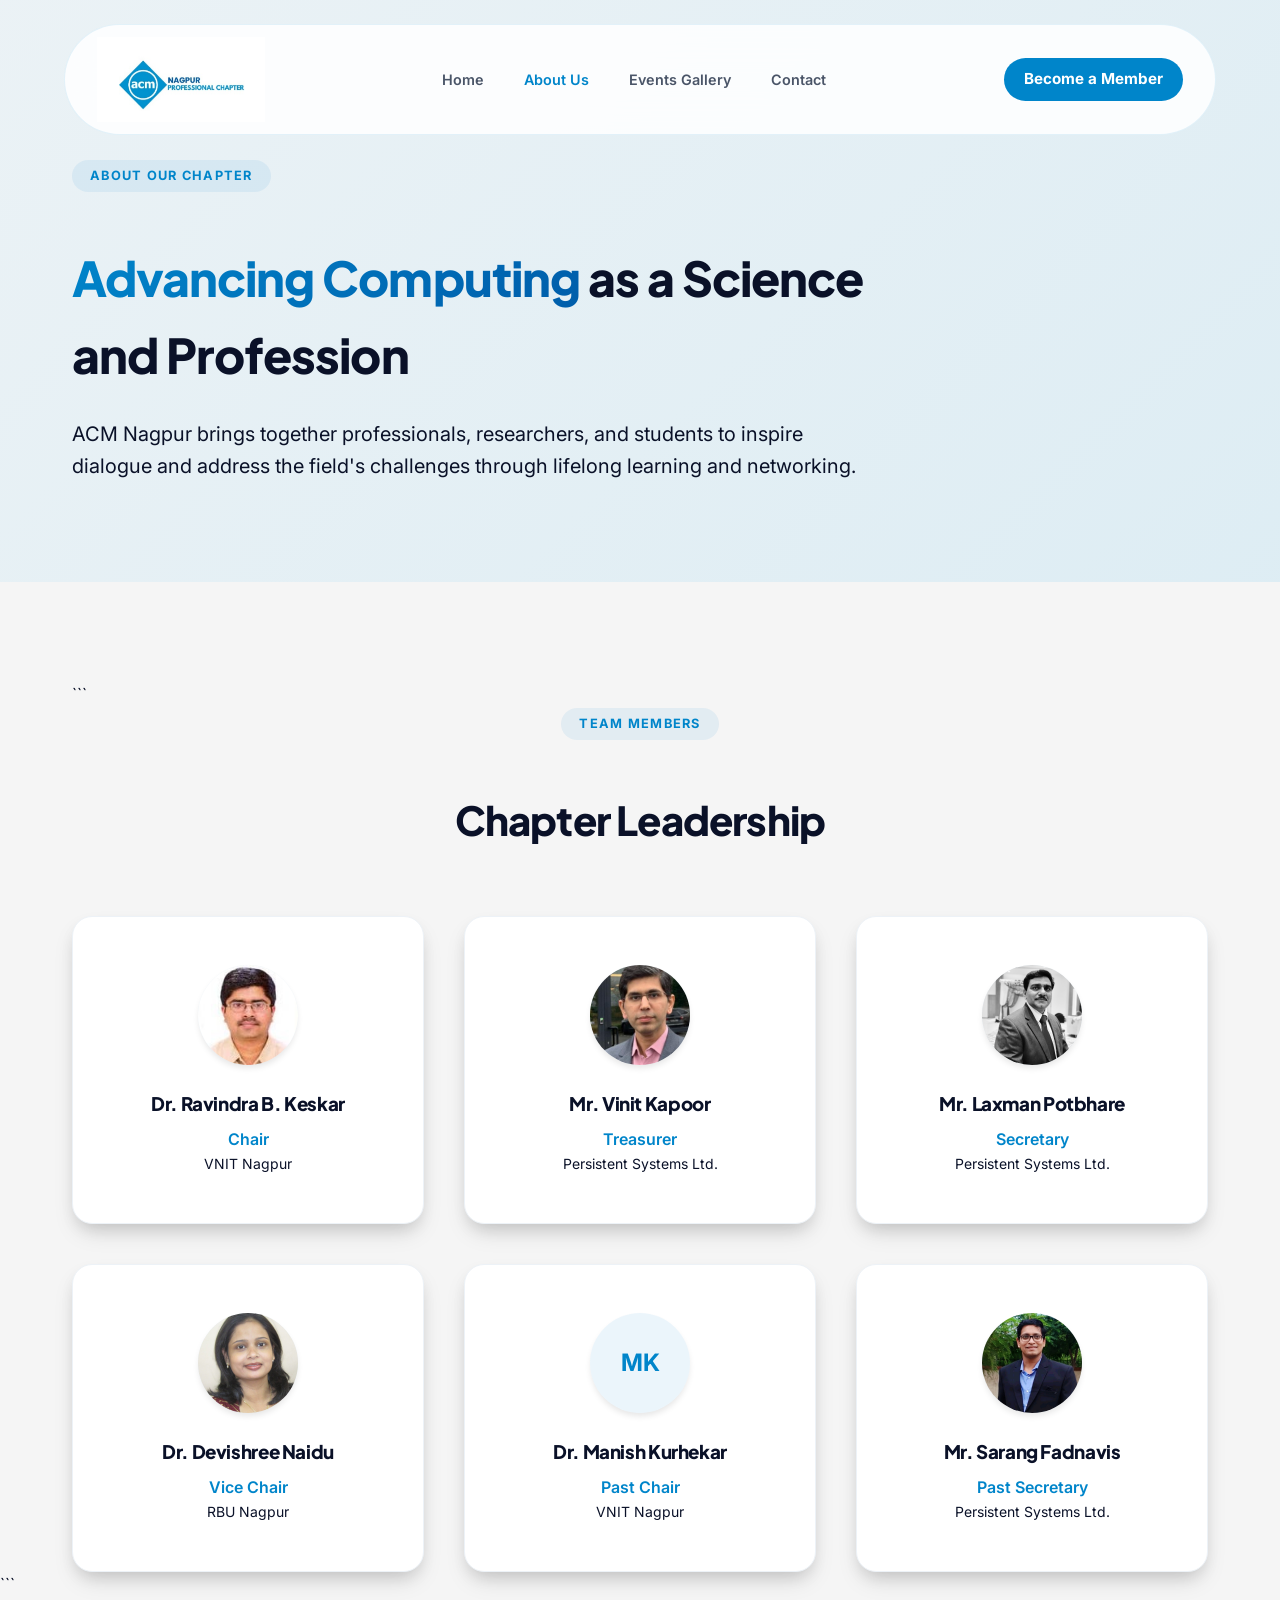
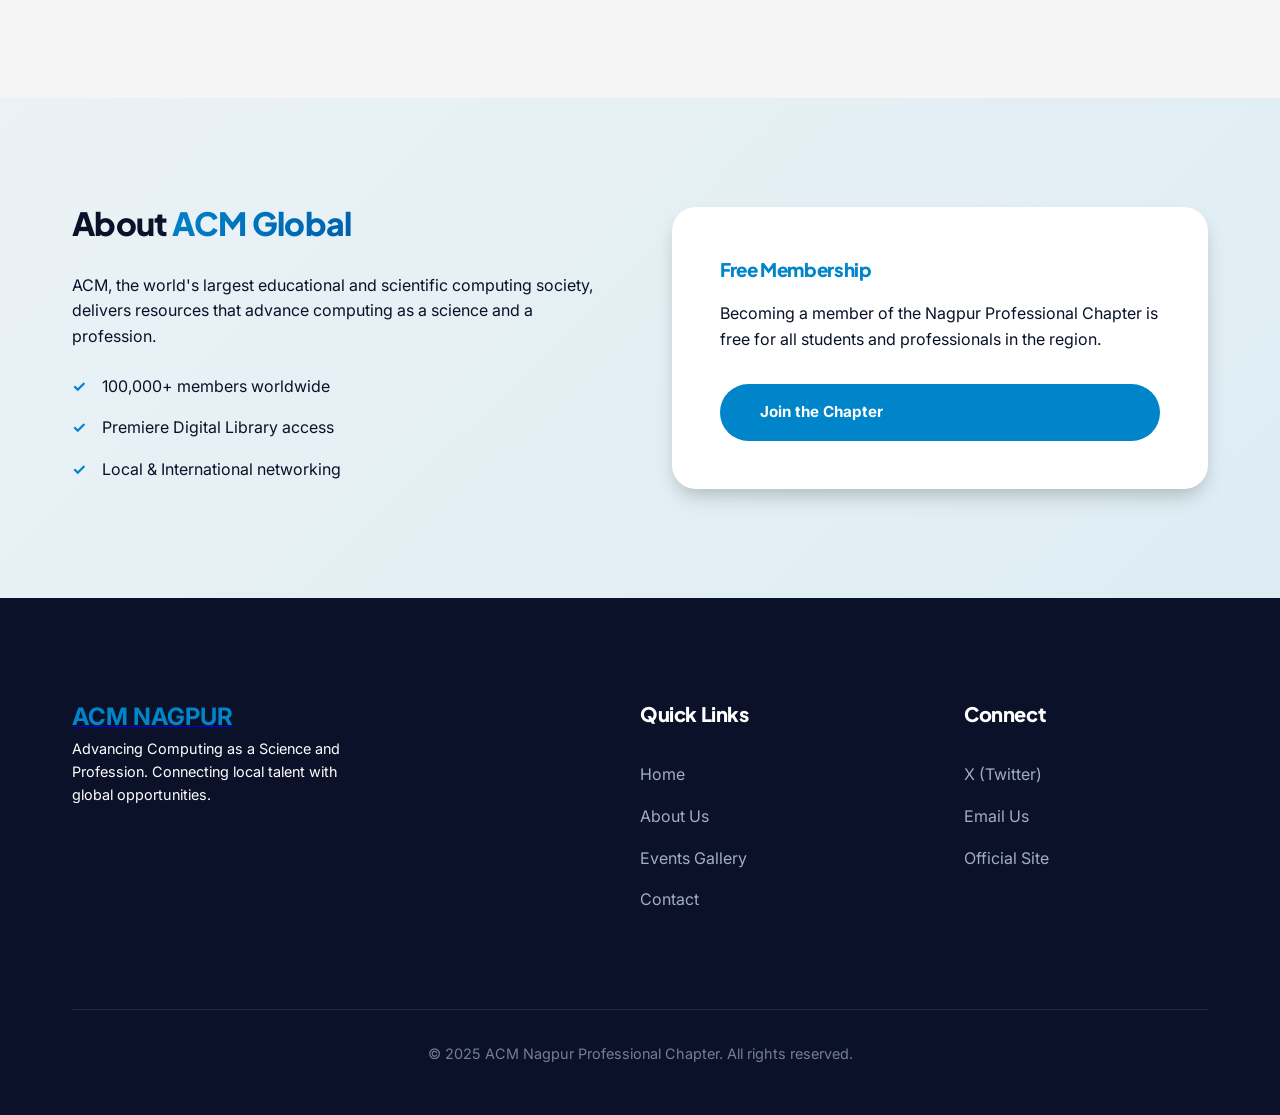
==== about.html @ 4ec34df6 "Initial ACM Nagpur website" ====
<!DOCTYPE html>
<html lang="en">
<head>
    <meta charset="UTF-8">
    <meta name="viewport" content="width=device-width, initial-scale=1.0">
    <title>About Us | ACM Nagpur Professional Chapter</title>
    <link rel="stylesheet" href="styles.css">
</head>
<body>
    <nav class="nav">
        <div class="nav-container">
            <a href="index.html" class="logo-link" style="display: flex; align-items: center; text-decoration: none; overflow: visible;">
                <img src="images/acm_logo.png" alt="ACM Nagpur Logo" style="height: 85px; width: auto; display: block;">
            </a>
            <div class="nav-links">
                <a href="index.html">Home</a>
                <a href="about.html" class="active">About Us</a>
                <a href="events.html">Events Gallery</a>
                <a href="contact.html">Contact</a>
                <a href="contact.html" class="btn btn-primary mobile-only" style="margin-top: 1rem; display: none;">Become a Member</a>
            </div>
            <a href="contact.html" class="btn btn-primary" style="padding: 0.6rem 1.25rem;">Become a Member</a>
            <div class="menu-toggle" id="mobile-menu">
                <span></span>
                <span></span>
                <span></span>
            </div>
        </div>
    </nav>

    <header class="section section-gradient" style="padding-top: 10rem;">
        <div class="container">
            <div style="max-width: 800px;">
                <span class="badge">About Our Chapter</span>
                <h1 style="font-size: 3rem; margin-top: 1rem;"><span class="premium-text">Advancing Computing</span> as a Science and Profession</h1>
                <p style="font-size: 1.25rem; color: var(--text-muted); margin-top: 1.5rem;">
                    ACM Nagpur brings together professionals, researchers, and students to inspire dialogue and address the field's challenges through lifelong learning and networking.
                </p>
            </div>
        </div>
    </header>


 <section class="section">
    <div class="container">

```
    <div style="text-align: center; margin-bottom: 4rem;">
        <span class="badge">Team Members</span>
        <h2 style="font-size: 2.5rem; margin-top: 1rem;">Chapter Leadership</h2>
    </div>

    <div class="team-grid">

        <div class="team-card">
            <div class="avatar">
                <img src="images/Ravindra Keskar.jpg" alt="Dr. Ravindra B. Keskar">
            </div>
            <h3>Dr. Ravindra B. Keskar</h3>
            <p style="color: var(--primary); font-weight: 600; margin-top: 0.5rem;">Chair</p>
            <p style="font-size: 0.875rem;">VNIT Nagpur</p>
        </div>

        <div class="team-card">
            <div class="avatar">
                <img src="images/Vinit Kapoor.jpg" alt="Mr. Vinit Kapoor">
            </div>
            <h3>Mr. Vinit Kapoor</h3>
            <p style="color: var(--primary); font-weight: 600; margin-top: 0.5rem;">Treasurer</p>
            <p style="font-size: 0.875rem;">Persistent Systems Ltd.</p>
        </div>

        <div class="team-card">
            <div class="avatar">
                <img src="images/Laxman Potbhare.jpg" alt="Mr. Laxman Potbhare">
            </div>
            <h3>Mr. Laxman Potbhare</h3>
            <p style="color: var(--primary); font-weight: 600; margin-top: 0.5rem;">Secretary</p>
            <p style="font-size: 0.875rem;">Persistent Systems Ltd.</p>
        </div>

        <div class="team-card">
            <div class="avatar">
                <img src="images/Devishree Naidu.jpg" alt="Dr. Devishree Naidu">
            </div>
            <h3>Dr. Devishree Naidu</h3>
            <p style="color: var(--primary); font-weight: 600; margin-top: 0.5rem;">Vice Chair</p>
            <p style="font-size: 0.875rem;">RBU Nagpur</p>
        </div>

        <div class="team-card">
            <div class="avatar">MK</div>
            <h3>Dr. Manish Kurhekar</h3>
            <p style="color: var(--primary); font-weight: 600; margin-top: 0.5rem;">Past Chair</p>
            <p style="font-size: 0.875rem;">VNIT Nagpur</p>
        </div>

        <div class="team-card">
            <div class="avatar">
                <img src="images/Sarang Fadnavis.png" alt="Mr. Sarang Fadnavis">
            </div>
            <h3>Mr. Sarang Fadnavis</h3>
            <p style="color: var(--primary); font-weight: 600; margin-top: 0.5rem;">Past Secretary</p>
            <p style="font-size: 0.875rem;">Persistent Systems Ltd.</p>
        </div>

    </div>

</div>
```

</section>

    </section>

    <section class="section section-gradient">
        <div class="container">
            <div style="display: grid; grid-template-columns: 1fr 1fr; gap: 4rem; align-items: center;">
                <div>
                    <h2 style="font-size: 2rem; margin-bottom: 1.5rem;">About <span class="premium-text">ACM Global</span></h2>
                    <p style="color: var(--text-muted); margin-bottom: 1.5rem;">
                        ACM, the world's largest educational and scientific computing society, delivers resources that advance computing as a science and a profession.
                    </p>
                    <ul style="list-style: none;">
                        <li style="display: flex; gap: 1rem; margin-bottom: 1rem;">
                            <span style="color: var(--primary); font-weight: bold;">✓</span>
                            <span>100,000+ members worldwide</span>
                        </li>
                        <li style="display: flex; gap: 1rem; margin-bottom: 1rem;">
                            <span style="color: var(--primary); font-weight: bold;">✓</span>
                            <span>Premiere Digital Library access</span>
                        </li>
                        <li style="display: flex; gap: 1rem; margin-bottom: 1rem;">
                            <span style="color: var(--primary); font-weight: bold;">✓</span>
                            <span>Local & International networking</span>
                        </li>
                    </ul>
                </div>
                <div style="background: white; padding: 3rem; border-radius: 24px; border: 1px solid var(--border-color); box-shadow: var(--shadow-md);">
                    <h3 style="color: var(--primary); margin-bottom: 1rem;">Free Membership</h3>
                    <p style="color: var(--text-muted); margin-bottom: 2rem;">Becoming a member of the Nagpur Professional Chapter is free for all students and professionals in the region.</p>
                    <a href="contact.html" class="btn btn-primary" style="width: 100%; font-weight: 700;">Join the Chapter</a>
                </div>
            </div>
        </div>
    </section>

    <footer class="footer">
        <div class="container">
            <div class="footer-top">
                <div class="footer-column" style="max-width: 300px;">
                    <a href="index.html" class="logo-link" style="margin-bottom: 1.5rem;">
                        <span style="font-weight: 700; color: var(--primary); font-size: 1.5rem;">ACM NAGPUR</span>
                    </a>
                    <p style="color: var(--text-muted); font-size: 0.9rem;">Advancing Computing as a Science and Profession. Connecting local talent with global opportunities.</p>
                </div>
                <div class="footer-column">
                    <h4>Quick Links</h4>
                    <ul class="footer-links">
                        <li><a href="index.html">Home</a></li>
                        <li><a href="about.html">About Us</a></li>
                        <li><a href="events.html">Events Gallery</a></li>
                        <li><a href="contact.html">Contact</a></li>
                    </ul>
                </div>
                <div class="footer-column">
                    <h4>Connect</h4>
                    <ul class="footer-links">
                        <li><a href="https://x.com/NagpurACM" target="_blank">X (Twitter)</a></li>
                        <li><a href="mailto:nagpur_acm@gmail.com">Email Us</a></li>
                        <li><a href="https://nagpur.acm.org/wp/" target="_blank">Official Site</a></li>
                    </ul>
                </div>
            </div>
            <div class="footer-bottom">
                <p>&copy; 2025 ACM Nagpur Professional Chapter. All rights reserved.</p>
            </div>
        </div>
    </footer>

    <script src="script.js"></script>
</body>
</html>
---- styles.css ----
@import url('https://fonts.googleapis.com/css2?family=Plus+Jakarta+Sans:wght@300;400;500;600;700;800&family=Inter:wght@300;400;500;600;700&display=swap');

:root {
  --primary: #0085CA;
  --primary-rgb: 0, 133, 202;
  --primary-soft: rgba(0, 133, 202, 0.08);
  --primary-deep: #005DAA;
  --secondary: #0ea5e9;
  --bg-white: #ffffff;
  --bg-light: #f9fbfd;
  --bg-offset: #f1f5f9;
  --text-dark: #0a1128;
  --text-gray: #4a5568;
  --border-soft: #edf2f7;
  --radius-lg: 32px;
  --radius-md: 20px;
  --radius-sm: 12px;
  --shadow-sm: 0 4px 6px -1px rgba(0, 0, 0, 0.1);
  --shadow-md: 0 12px 24px -6px rgba(0, 0, 0, 0.15), 0 8px 16px -4px rgba(0, 0, 0, 0.1);
  --shadow-lg: 0 25px 50px -12px rgba(0, 0, 0, 0.3);
  --transition: all 0.5s cubic-bezier(0.16, 1, 0.3, 1);
  --premium-blue-gradient: linear-gradient(135deg, #0085CA 0%, #005DAA 100%);
  --bg-gradient: linear-gradient(180deg, #f1f5f9 0%, #cbd5e1 100%);
  --glass-bg: rgba(255, 255, 255, 0.9);
}

* {
  margin: 0;
  padding: 0;
  box-sizing: border-box;
}

body {
  font-family: 'Inter', sans-serif;
  background: var(--bg-gradient);
  background-attachment: fixed;
  color: var(--text-dark);
  line-height: 1.6;
  overflow-x: hidden;
  background:#f5f5f5;
}

h1,
h2,
h3,
h4 {
  font-family: 'Plus Jakarta Sans', sans-serif;
  font-weight: 800;
  letter-spacing: -0.02em;
}

/* Nav Styles - Neurex Floating Theme */
.nav {
  position: fixed;
  top: 24px;
  left: 50%;
  transform: translateX(-50%);
  width: 90%;
  max-width: 1200px;
  background: rgba(255, 255, 255, 0.85);
  backdrop-filter: blur(20px);
  border: 1px solid rgba(0, 133, 202, 0.1);
  border-radius: 999px;
  padding: 0.75rem 2rem;
  display: flex;
  justify-content: center;
  align-items: center;
  flex-wrap: nowrap;
  z-index: 1000;
  transition: var(--transition);
  overflow: visible;
}

.nav-container {
  display: flex;
  align-items: center;
  gap: 1rem;
  width: 100%;
  overflow: visible;
}

.nav.scrolled {
  top: 12px;
  width: 95%;
  box-shadow: 0 10px 30px rgba(0, 0, 0, 0.05);
}


.logo-container {
  display: flex;
  align-items: center;
  gap: 12px;
}

.logo-container img {
  height: 38px;
}

.nav-links {
  display: flex;
  gap: 2.5rem;
  flex: 1 1 auto;
  justify-content: center;
}

.nav-links a {
  font-weight: 600;
  font-size: 0.9rem;
  color: var(--text-gray);
  text-decoration: none;
  transition: var(--transition);
}

.nav .nav-cta {
  margin-left: auto;
}

.nav-links a:hover,
.nav-links a.active {
  color: var(--primary);
}

/* Sections */
.section {
  padding: 100px 0;
}

.container {
  max-width: 1200px;
  margin: 0 auto;
  padding: 0 2rem;
}

/* Hero Section */
.hero {
  min-height: 90vh;
  padding: 200px 0 100px;
  background: radial-gradient(circle at top right, #e0f2fe 0%, #ffffff 50%);
  text-align: center;
  position: relative;
}

.badge {
  background: var(--primary-soft);
  color: var(--primary);
  padding: 6px 18px;
  border-radius: 99px;
  font-weight: 700;
  font-size: 0.8rem;
  text-transform: uppercase;
  letter-spacing: 0.1em;
  display: inline-block;
  margin-bottom: 2rem;
}

.hero h1 {
  font-size: 4.5rem;
  line-height: 1.1;
  margin-bottom: 2rem;
  background: linear-gradient(135deg, var(--text-dark) 0%, var(--primary) 100%);
  -webkit-background-clip: text;
  background-clip: text;
  -webkit-text-fill-color: transparent;
}

.hero p {
  font-size: 1.25rem;
  color: var(--text-gray);
  max-width: 700px;
  margin: 0 auto 3.5rem;
  line-height: 1.6;
}

/* Glass Card */
.glass-card {
  background: rgba(255, 255, 255, 0.7);
  backdrop-filter: blur(10px);
  border: 1px solid rgba(255, 255, 255, 0.4);
  box-shadow: 0 10px 30px rgba(0, 133, 202, 0.05);
}

/* Modal/Dialog Styles */
.modal-overlay {
  position: fixed;
  top: 0;
  left: 0;
  width: 100%;
  height: 100%;
  background: rgba(10, 17, 40, 0.4);
  backdrop-filter: blur(8px);
  display: none;
  justify-content: center;
  align-items: center;
  z-index: 2000;
  opacity: 0;
  transition: opacity 0.3s ease;
}

.modal-content {
  background: white;
  width: 90%;
  max-width: 650px;
  border-radius: var(--radius-lg);
  padding: 3.5rem;
  position: relative;
  transform: translateY(20px);
  transition: transform 0.3s ease;
  border: 1px solid var(--border-soft);
  box-shadow: 0 30px 60px -12px rgba(0, 0, 0, 0.15);
}

.modal-overlay.active {
  display: flex;
  opacity: 1;
}

.modal-overlay.active .modal-content {
  transform: translateY(0);
}

.close-modal {
  position: absolute;
  top: 1.5rem;
  right: 1.5rem;
  width: 40px;
  height: 40px;
  background: var(--bg-light);
  border-radius: 50%;
  display: flex;
  align-items: center;
  justify-content: center;
  font-size: 1.25rem;
  cursor: pointer;
  color: var(--text-gray);
  transition: var(--transition);
}

.close-modal:hover {
  color: var(--primary);
  background: var(--primary-soft);
}

.modal-header {
  margin-bottom: 2rem;
}

.modal-title {
  font-size: 2rem;
  color: var(--text-dark);
  margin-bottom: 0.5rem;
}

.modal-meta {
  display: flex;
  gap: 1.5rem;
  color: var(--primary);
  font-weight: 600;
  font-size: 0.9rem;
}

/* Button Refinements */
.btn {
  padding: 1rem 2.5rem;
  border-radius: 99px;
  font-weight: 700;
  font-size: 0.95rem;
  cursor: pointer;
  transition: var(--transition);
  border: none;
  display: inline-flex;
  align-items: center;
  gap: 10px;
  text-decoration: none;
}

.btn-primary {
  background: var(--primary);
  color: white;
}

.btn-primary:hover {
  transform: translateY(-3px);
  box-shadow: 0 15px 30px -5px rgba(0, 133, 202, 0.4);
}

.btn-outline {
  background: white;
  border: 1px solid var(--border-soft);
  color: var(--text-dark);
}

.btn-outline:hover {
  border-color: var(--primary);
  color: var(--primary);
  background: var(--primary-soft);
}

.btn-glow {
  position: relative;
  overflow: hidden;
}

.btn-glow::after {
  content: '';
  position: absolute;
  top: -50%;
  left: -50%;
  width: 200%;
  height: 200%;
  background: radial-gradient(circle, rgba(255, 255, 255, 0.3) 0%, transparent 60%);
  opacity: 0;
  transition: opacity 0.5s;
  pointer-events: none;
}

.btn-glow:hover::after {
  opacity: 1;
}

/* Card Grid & Cards */
.card-grid {
  display: grid;
  grid-template-columns: repeat(auto-fill, minmax(360px, 1fr));
  gap: 2.5rem;
  margin-top: 4rem;
}

.card {
  background: white;
  border-radius: var(--radius-md);
  padding: 3rem;
  border: 1px solid var(--border-soft);
  transition: var(--transition);
  position: relative;
  overflow: hidden;
  box-shadow: var(--shadow-md);
}

.card:hover {
  border-color: var(--primary);
  transform: translateY(-10px);
  box-shadow: var(--shadow-lg);
}

.icon-circle {
  width: 64px;
  height: 64px;
  background: var(--primary-soft);
  border-radius: 18px;
  display: flex;
  align-items: center;
  justify-content: center;
  color: var(--primary);
  font-size: 1.5rem;
  margin-bottom: 2rem;
}

/* Footer Section */
.footer {
  padding: 100px 0 50px;
  background: #0a1128;
  color: white;
}

.footer-top {
  display: grid;
  grid-template-columns: 2fr 1fr 1fr;
  gap: 5rem;
  margin-bottom: 5rem;
}

.footer-column h4 {
  color: white;
  margin-bottom: 2rem;
  font-size: 1.25rem;
}

.footer-links {
  list-style: none;
}

.footer-links li {
  margin-bottom: 1rem;
}

.footer-links a {
  color: #a0aec0;
  text-decoration: none;
  transition: var(--transition);
}

.footer-links a:hover {
  color: var(--primary);
  padding-left: 5px;
}

.footer-bottom {
  border-top: 1px solid rgba(255, 255, 255, 0.1);
  padding-top: 2rem;
  text-align: center;
  color: #718096;
  font-size: 0.9rem;
}

/* Segment filtering styles for events */
.segment-filter {
  display: flex;
  justify-content: center;
  gap: 1rem;
  margin: 3rem 0;
}

.segment-btn {
  padding: 0.6rem 1.5rem;
  border-radius: 99px;
  border: 1px solid var(--border-soft);
  background: white;
  color: var(--text-gray);
  font-weight: 600;
  cursor: pointer;
  transition: var(--transition);
}

.segment-btn.active,
.segment-btn:hover {
  background: var(--primary);
  color: white;
  border-color: var(--primary);
}

/* Responsive Breakpoints & Mobile Menu */
.menu-toggle {
  display: none;
  flex-direction: column;
  gap: 5px;
  cursor: pointer;
  z-index: 1001;
}

.menu-toggle span {
  width: 28px;
  height: 3px;
  background: var(--primary);
  border-radius: 9px;
  transition: var(--transition);
}

@media (max-width: 1024px) {
  .nav-links {
    gap: 1.5rem;
  }
}

@media (max-width: 992px) {
  .nav {
    padding: 0.75rem 1.5rem;
  }

  .nav-links {
    position: fixed;
    top: 90px;
    left: 50%;
    transform: translateX(-50%) translateY(-20px);
    width: 90%;
    background: white;
    flex-direction: column;
    padding: 2rem;
    border-radius: 24px;
    box-shadow: var(--shadow-lg);
    opacity: 0;
    pointer-events: none;
    transition: var(--transition);
    text-align: center;
    border: 1px solid var(--border-soft);
  }

  .nav-links.active {
    opacity: 1;
    pointer-events: all;
    transform: translateX(-50%) translateY(0);
  }

  .menu-toggle {
    display: flex;
    margin-left: auto;
  }

  .nav .btn-primary {
    display: none;
  }

  .nav-links .mobile-only {
    display: inline-block !important;
  }

  .hero h1 {
    font-size: 3.5rem;
  }

  .card-grid {
    grid-template-columns: repeat(auto-fill, minmax(300px, 1fr));
  }
}

@media (max-width: 768px) {
  .nav {
    top: 15px;
  }

  .logo-link img {
    height: 60px !important;
  }

  .hero {
    padding: 150px 0 80px;
  }

  .hero h1 {
    font-size: 2.75rem;
  }

  .hero p {
    font-size: 1.1rem;
  }

  .section {
    padding: 60px 0;
  }

  h2 {
    font-size: 2rem !important;
  }

  .footer-top {
    grid-template-columns: 1fr;
    gap: 3rem;
  }

  .footer-column {
    max-width: 100% !important;
  }
}

@media (max-width: 480px) {
  .hero h1 {
    font-size: 2.25rem;
  }

  .container {
    padding: 0 1.5rem;
  }

  .section[style*="padding: 0"] .container {
    padding: 3rem 1.5rem !important;
  }

  .card {
    padding: 2rem;
  }
}

.section-gradient {
  background: linear-gradient(135deg, rgba(145, 215, 249, 0.1) 0%, rgba(14, 165, 233, 0.1) 100%);
  position: relative;
}

.premium-text {
  background: var(--premium-blue-gradient);
  -webkit-background-clip: text;
  background-clip: text;
  -webkit-text-fill-color: transparent;
  display: inline-block;
}

.glass-card {
  background: rgba(255, 255, 255, 0.9);
  backdrop-filter: blur(10px);
  border: 1px solid rgba(255, 255, 255, 0.3);
  box-shadow: var(--shadow-lg);
}

/* Team Styles */
.team-grid {
  display: grid;
  grid-template-columns: repeat(auto-fill, minmax(300px, 1fr));
  gap: 2.5rem;
  margin-top: 3rem;
}

.team-card {
  text-align: center;
  padding: 3rem 2rem;
  background: white;
  border: 1px solid var(--border-soft);
  border-radius: var(--radius-md);
  transition: var(--transition);
  box-shadow: var(--shadow-md);
}

.team-card:hover {
  border-color: var(--primary);
  transform: translateY(-5px);
  box-shadow: var(--shadow-lg);
}

.avatar {
  width: 100px;
  height: 100px;
  background: var(--primary-soft);
  color: var(--primary);
  border-radius: 50%;
  display: flex;
  align-items: center;
  justify-content: center;
  margin: 0 auto 1.5rem;
  font-size: 1.5rem;
  font-weight: 700;
  box-shadow: var(--shadow-sm);
}

.section_event_gallery{
padding:100px 0;
background:#f5f5f5;
overflow:hidden;
}

.event-gallery-title{
text-align:center;
font-size:40px;
margin-bottom:60px;
color:black;
}


.gallery-wrapper{
    display:flex;
    flex-direction:column;
    gap:40px;
    background:#0f2a4a;   /* same background */
    padding:60px 0;
}


.gallery-row{
width:100%;
overflow:hidden;
}

.gallery-track{
display:flex;
width:max-content;
gap:20px;
}

.gallery-track img{
width:320px;
height:200px;
object-fit:cover;
border-radius:10px;
}

/* animation */

.row-left .gallery-track{
animation:scrollLeft 35s linear infinite;
}

.row-right .gallery-track{
animation:scrollRight 35s linear infinite;
}

@keyframes scrollLeft{
0%{
transform:translateX(0);
}
100%{
transform:translateX(-50%);
}
}

@keyframes scrollRight{
0%{
transform:translateX(-50%);
}
100%{
transform:translateX(0);
}
}

.event-gallery-btn{
display:inline-block;
padding:12px 30px;
background:#000;
color:#fff;
text-decoration:none;
font-size:16px;
border-radius:6px;
transition:0.3s;
}

.event-gallery-btn:hover{
background:#444;
}

.title{
    text-align:center;
    font-size:42px;
    margin:0;
    padding:60px 0;
    background:transparent;   /* removes the black box */
    color:black;              /* Event Gallery text in black */
}

.avatar{
width:100px;
height:100px;
border-radius:50%;
overflow:hidden;
margin:0 auto 1.5rem;
background:var(--primary-soft);
display:flex;
align-items:center;
justify-content:center;
font-weight:700;
color:var(--primary);
}

.avatar img{
width:100%;
height:100%;
object-fit:cover;
}

/* IMAGE MODAL */

.image-modal{
display:none;
position:fixed;
z-index:2000;
left:0;
top:0;
width:100%;
height:100%;
background:rgba(0,0,0,0.9);
align-items:center;
justify-content:center;
}

.modal-image{
max-width:80%;
max-height:85%;
border-radius:8px;
box-shadow:0 10px 40px rgba(0,0,0,0.5);
}

.close-modal{
position:absolute;
top:20px;
right:30px;
color:white;
font-size:40px;
cursor:pointer;
}

.news-grid{
display:grid;
grid-template-columns:repeat(auto-fit,minmax(300px,1fr));
gap:2rem;
margin-top:2rem;
}

.news-card{
border-radius:16px;
overflow:hidden;
box-shadow:0 10px 25px rgba(0,0,0,0.08);
background:white;
cursor:pointer;
transition:0.3s;
}

.news-card:hover{
transform:translateY(-6px);
}

.news-card img{
width:100%;
height:auto;
display:block;
}

.news-content{
padding:1rem 1.2rem;
}

.news-content h4{
font-size:1.1rem;
margin:0;
}

/* MODAL */

.modal-overlay{
position:fixed;
top:0;
left:0;
width:100%;
height:100%;
background:rgba(0,0,0,0.65);
display:none;
align-items:center;
justify-content:center;
z-index:2000;
}

.modal-content{
background:white;
padding:30px;
max-width:700px;
width:90%;
border-radius:12px;
position:relative;
animation:fadeIn .25s ease;
}

.modal-content img{
width:100%;
height:auto;
max-height:500px;
object-fit:contain;
}

.close-modal{
position:absolute;
top:10px;
right:15px;
font-size:28px;
cursor:pointer;
font-weight:bold;
}

@keyframes fadeIn{
from{opacity:0; transform:scale(.9);}
to{opacity:1; transform:scale(1);}
}

.event-image{
width:100%;
}

.event-image img{
width:100%;
height:auto;
display:block;
}
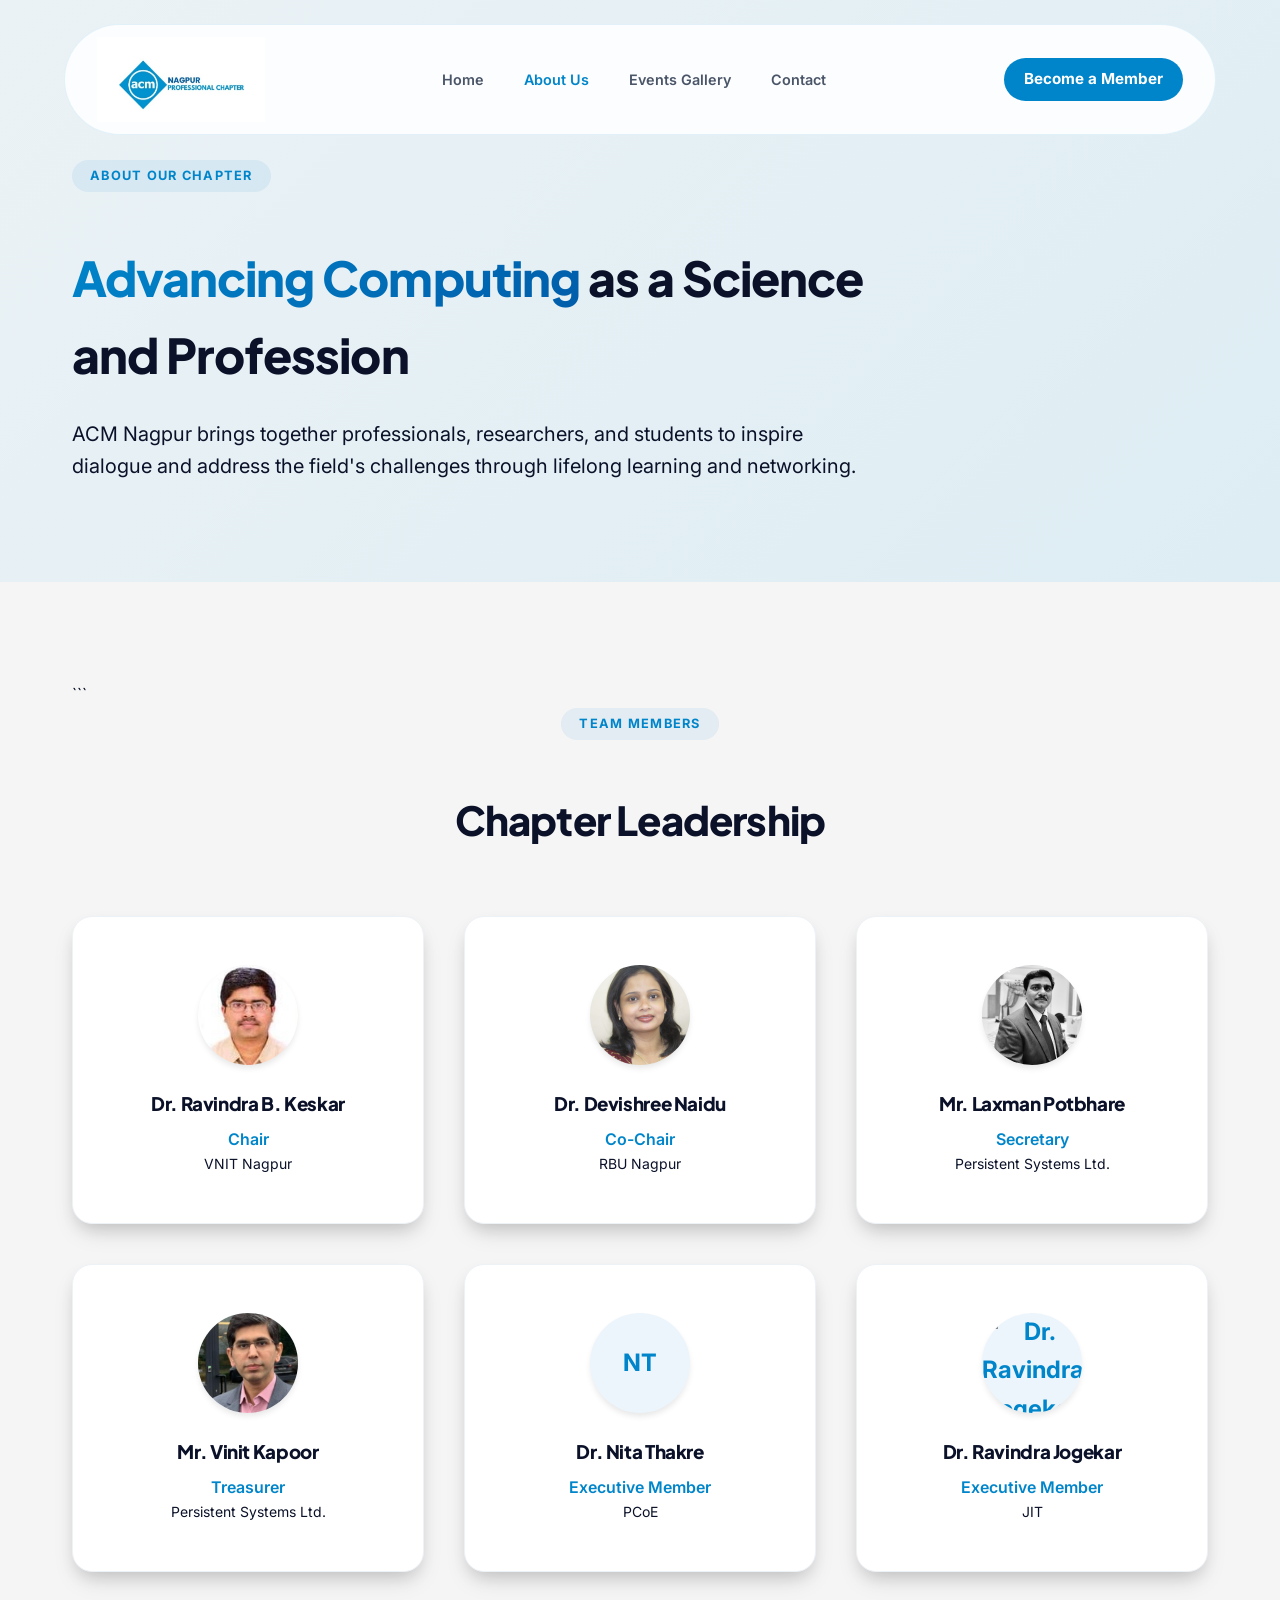
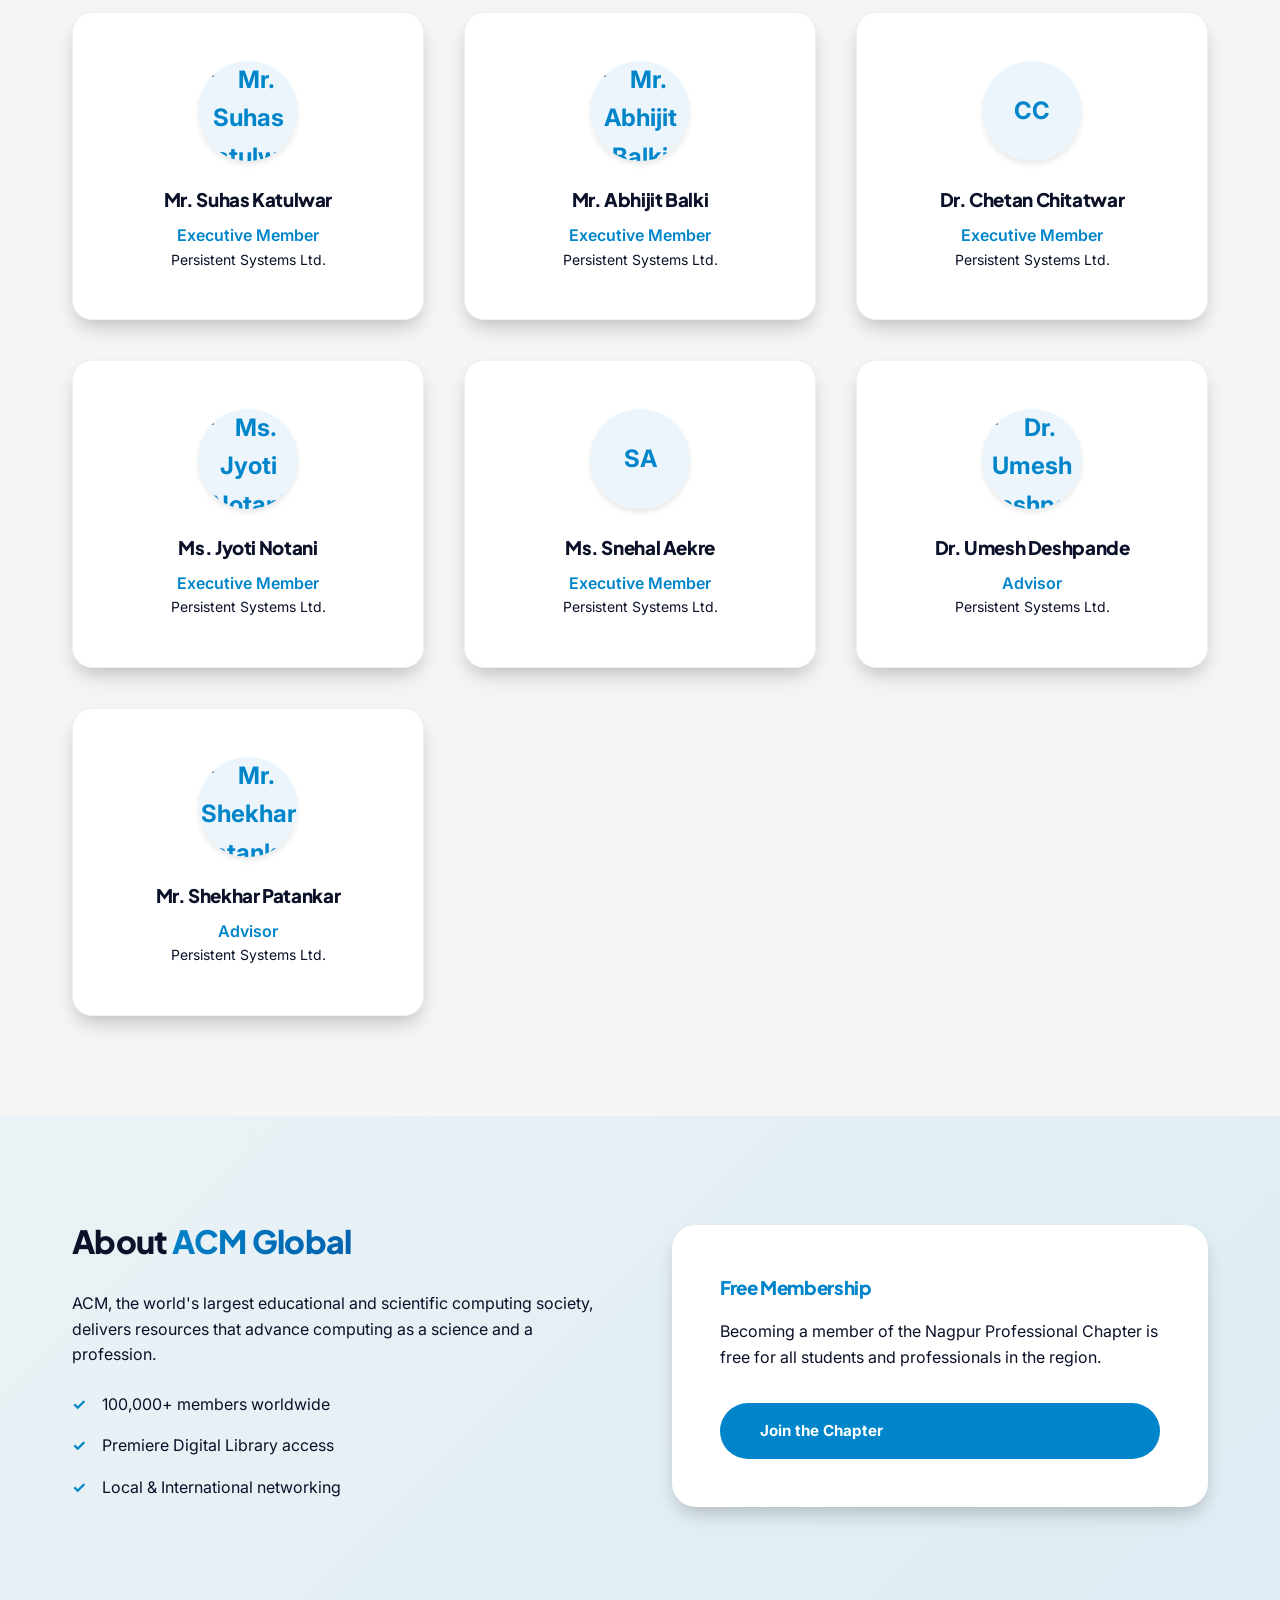
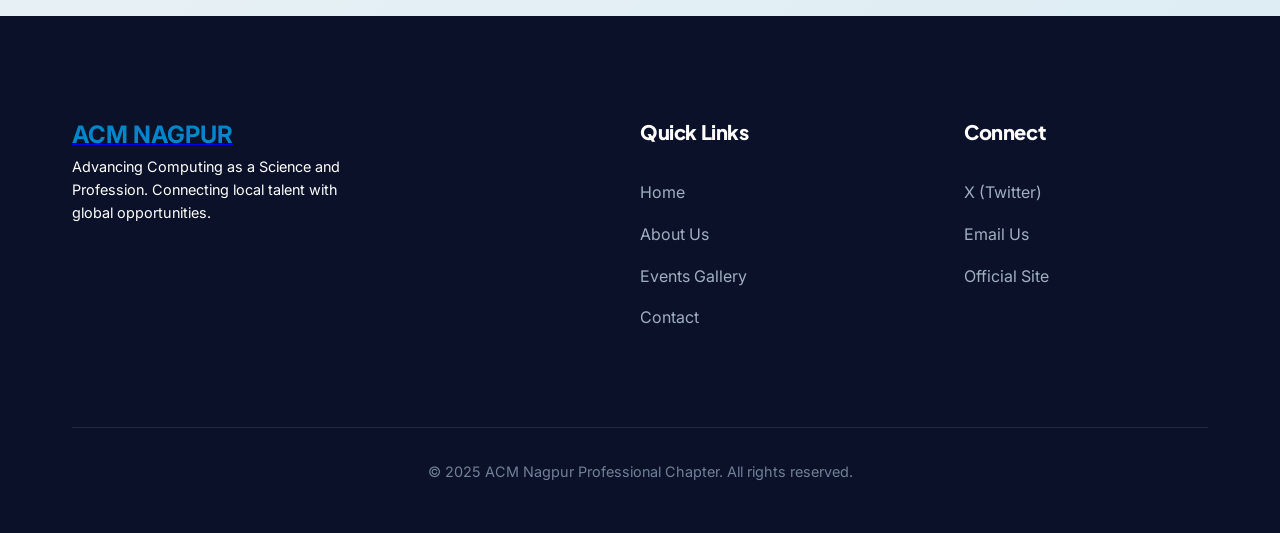
==== commit aed77a43: "Updated team member details in about.html" ====
--- a/about.html
+++ b/about.html
@@ -61,6 +61,26 @@
             <p style="font-size: 0.875rem;">VNIT Nagpur</p>
         </div>
 
+
+         <div class="team-card">
+            <div class="avatar">
+                <img src="images/Devishree Naidu.jpg" alt="Dr. Devishree Naidu">
+            </div>
+            <h3>Dr. Devishree Naidu</h3>
+            <p style="color: var(--primary); font-weight: 600; margin-top: 0.5rem;">Co-Chair</p>
+            <p style="font-size: 0.875rem;">RBU Nagpur</p>
+        </div>
+
+                <div class="team-card">
+            <div class="avatar">
+                <img src="images/Laxman Potbhare.jpg" alt="Mr. Laxman Potbhare">
+            </div>
+            <h3>Mr. Laxman Potbhare</h3>
+            <p style="color: var(--primary); font-weight: 600; margin-top: 0.5rem;">Secretary</p>
+            <p style="font-size: 0.875rem;">Persistent Systems Ltd.</p>
+        </div>
+
+
         <div class="team-card">
             <div class="avatar">
                 <img src="images/Vinit Kapoor.jpg" alt="Mr. Vinit Kapoor">
@@ -68,46 +88,93 @@
             <h3>Mr. Vinit Kapoor</h3>
             <p style="color: var(--primary); font-weight: 600; margin-top: 0.5rem;">Treasurer</p>
             <p style="font-size: 0.875rem;">Persistent Systems Ltd.</p>
-        </div>
+        </div>    
 
         <div class="team-card">
-            <div class="avatar">
-                <img src="images/Laxman Potbhare.jpg" alt="Mr. Laxman Potbhare">
-            </div>
-            <h3>Mr. Laxman Potbhare</h3>
-            <p style="color: var(--primary); font-weight: 600; margin-top: 0.5rem;">Secretary</p>
-            <p style="font-size: 0.875rem;">Persistent Systems Ltd.</p>
-        </div>
-
-        <div class="team-card">
-            <div class="avatar">
-                <img src="images/Devishree Naidu.jpg" alt="Dr. Devishree Naidu">
-            </div>
-            <h3>Dr. Devishree Naidu</h3>
-            <p style="color: var(--primary); font-weight: 600; margin-top: 0.5rem;">Vice Chair</p>
-            <p style="font-size: 0.875rem;">RBU Nagpur</p>
-        </div>
-
-        <div class="team-card">
-            <div class="avatar">MK</div>
-            <h3>Dr. Manish Kurhekar</h3>
-            <p style="color: var(--primary); font-weight: 600; margin-top: 0.5rem;">Past Chair</p>
-            <p style="font-size: 0.875rem;">VNIT Nagpur</p>
-        </div>
-
-        <div class="team-card">
-            <div class="avatar">
-                <img src="images/Sarang Fadnavis.png" alt="Mr. Sarang Fadnavis">
-            </div>
-            <h3>Mr. Sarang Fadnavis</h3>
-            <p style="color: var(--primary); font-weight: 600; margin-top: 0.5rem;">Past Secretary</p>
-            <p style="font-size: 0.875rem;">Persistent Systems Ltd.</p>
-        </div>
-
-    </div>
+            <div class="avatar">NT</div>
+            <h3>Dr. Nita Thakre</h3>
+            <p style="color: var(--primary); font-weight: 600; margin-top: 0.5rem;">Executive Member</p>
+            <p style="font-size: 0.875rem;">PCoE</p>
+        </div>
+
+          <div class="team-card">
+            <div class="avatar">
+                <img src="images/RJ.jpg" alt="Dr. Ravindra Jogekar">
+            </div>
+            <h3>Dr. Ravindra Jogekar</h3>
+            <p style="color: var(--primary); font-weight: 600; margin-top: 0.5rem;">Executive Member</p>
+            <p style="font-size: 0.875rem;">JIT</p>
+        </div> 
+
+            <div class="team-card">
+                <div class="avatar">
+                    <img src="images/SK.jpg" alt="Mr. Suhas Katulwar">
+                </div>
+                <h3>Mr. Suhas Katulwar</h3>
+                <p style="color: var(--primary); font-weight: 600; margin-top: 0.5rem;">Executive Member</p>
+                <p style="font-size: 0.875rem;">Persistent Systems Ltd.</p>
+            </div>
+
+                <div class="team-card">
+                    <div class="avatar">
+                        <img src="images/AB.jpg" alt="Mr. Abhijit Balki">
+                    </div>
+                    <h3>Mr. Abhijit Balki</h3>
+                    <p style="color: var(--primary); font-weight: 600; margin-top: 0.5rem;">Executive Member</p>
+                    <p style="font-size: 0.875rem;">Persistent Systems Ltd.</p>
+                </div>
+
+  <div class="team-card">
+            <div class="avatar">CC</div>
+            <h3>Dr. Chetan Chitatwar</h3>
+            <p style="color: var(--primary); font-weight: 600; margin-top: 0.5rem;">Executive Member</p>
+            <p style="font-size: 0.875rem;">Persistent Systems Ltd.</p>
+        </div>
+
+
+
+            <div class="team-card">
+                <div class="avatar">
+                    <img src="images/JN.png" alt="Ms. Jyoti Notani">
+                </div>
+                <h3>Ms. Jyoti Notani</h3>
+                <p style="color: var(--primary); font-weight: 600; margin-top: 0.5rem;">Executive Member</p>
+                <p style="font-size: 0.875rem;">Persistent Systems Ltd.</p>
+            </div>
+
+            <div class="team-card">
+            <div class="avatar">SA</div>
+            <h3>Ms. Snehal Aekre</h3>
+            <p style="color: var(--primary); font-weight: 600; margin-top: 0.5rem;">Executive Member</p>
+            <p style="font-size: 0.875rem;">Persistent Systems Ltd.</p>
+        </div>
+
+  <div class="team-card">
+                <div class="avatar">
+                    <img src="images/UD.jpg" alt="Dr. Umesh Deshpande">
+                </div>
+                <h3>Dr. Umesh Deshpande</h3>
+                <p style="color: var(--primary); font-weight: 600; margin-top: 0.5rem;"> Advisor</p>
+                <p style="font-size: 0.875rem;">Persistent Systems Ltd.</p>
+            </div>
+
+
+              <div class="team-card">
+                <div class="avatar">
+                    <img src="images/SP.jpg" alt="Mr. Shekhar Patankar">
+                </div>
+                <h3>Mr. Shekhar Patankar</h3>
+                <p style="color: var(--primary); font-weight: 600; margin-top: 0.5rem;"> Advisor</p>
+                <p style="font-size: 0.875rem;">Persistent Systems Ltd.</p>
+            </div>
+
+
+
+
+
+        </div>
 
 </div>
-```
 
 </section>
 
